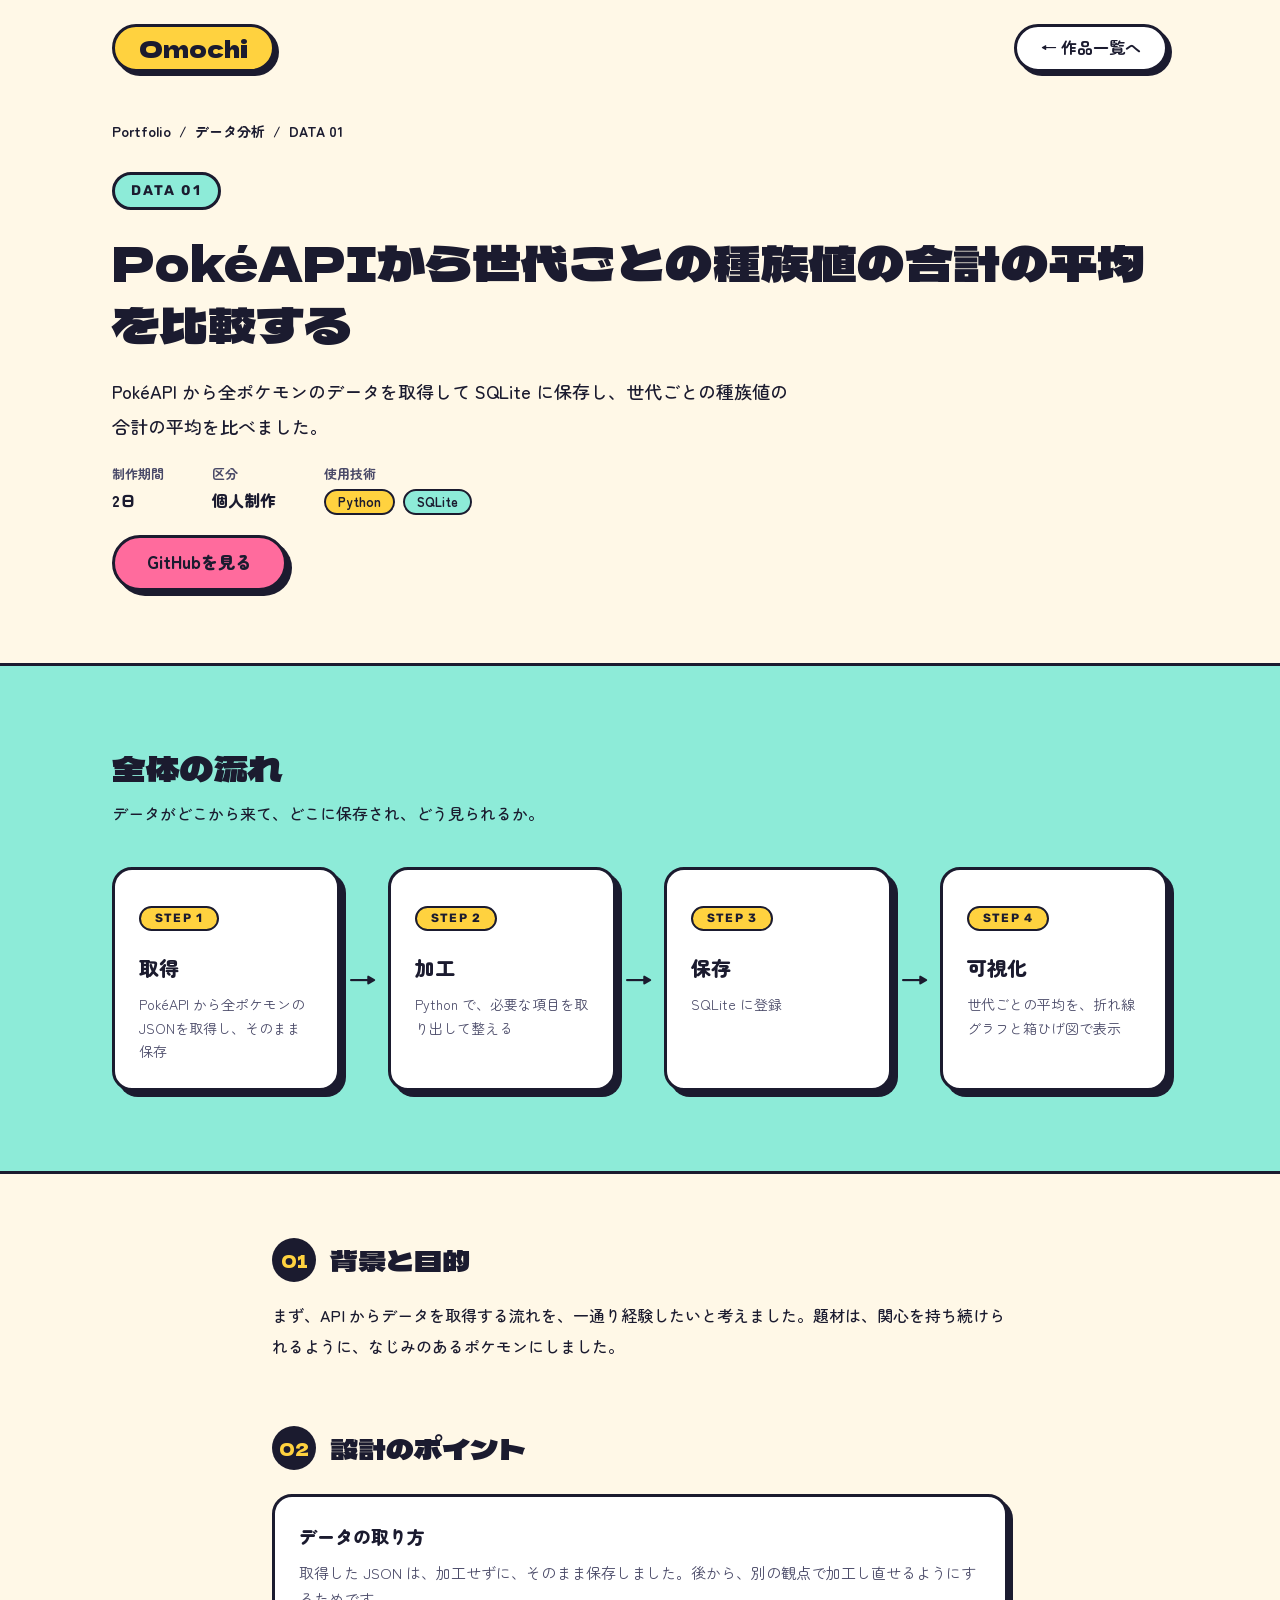
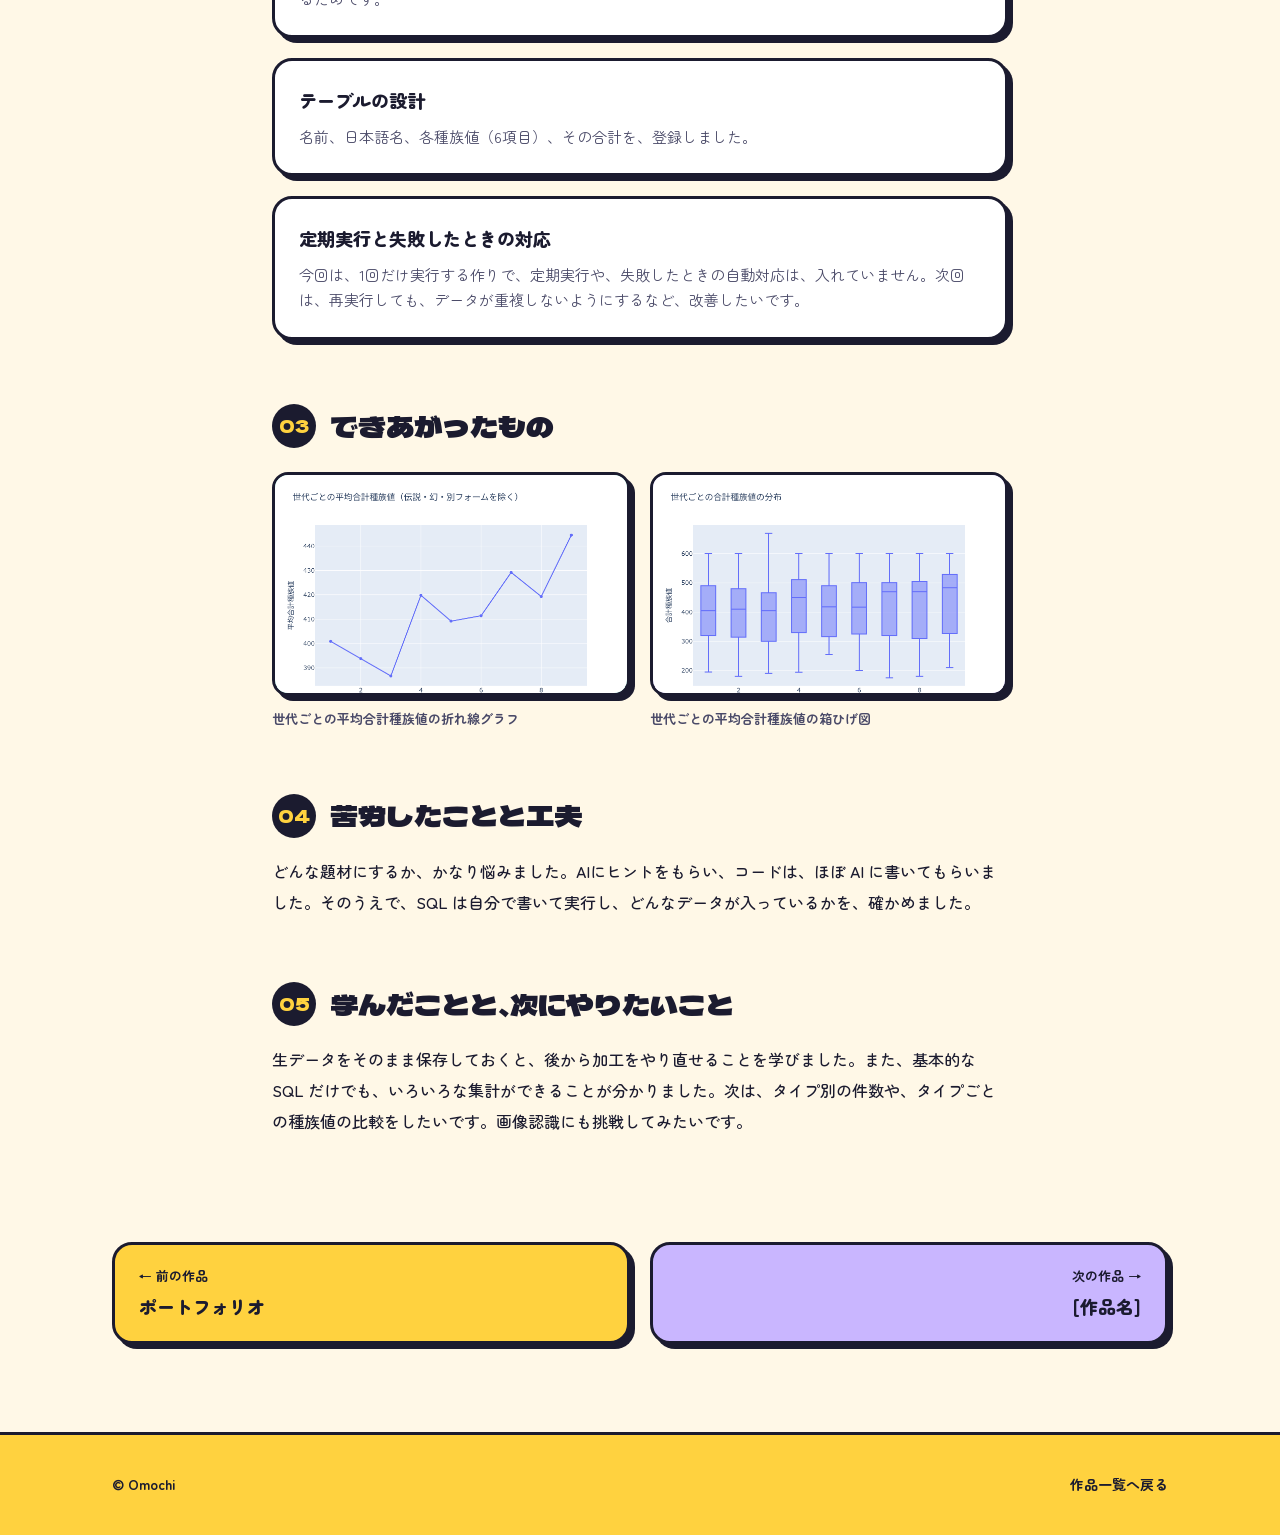
==== detail-data01.html @ 832ec218 "データのページ更新 細かい修正" ====
<!DOCTYPE html>
<html lang="ja">
    <head>
        <meta charset="UTF-8">
        <meta name="viewport" content="width=device-width, initial-scale=1.0">
        <title>データ分析 詳細 | Portfolio</title>
        <meta name="description" content="データ分析の作品の詳細ページ">
        <link rel="preconnect" href="https://fonts.googleapis.com">
        <link rel="preconnect" href="https://fonts.gstatic.com" crossorigin>
        <link href="https://fonts.googleapis.com/css2?family=Dela+Gothic+One&family=Zen+Maru+Gothic:wght@400;500;700;900&family=Rubik:wght@500;700&display=swap" rel="stylesheet">
        <link rel="stylesheet" href="css/style.css">
        <link rel="stylesheet" href="css/detail.css">
    </head>

    <body class="detail">
        <header class="site-header" id="top">
            <div class="wrapper header-inner">
                <a href="index.html" class="pill logo">Omochi</a>
                <a class="pill pill--white" href="index.html#data">← 作品一覧へ</a>
            </div>
        </header>

        <main>
            <!-- ===== 見出しまわり ===== -->
            <section class="wrapper detail-head">
                <nav aria-label="パンくずリスト">
                    <ol class="breadcrumb">
                        <li><a href="index.html">Portfolio</a></li>
                        <li><a href="index.html#data">データ分析</a></li>
                        <li aria-current="page">DATA 01</li>
                    </ol>
                </nav>

                <p class="eyebrow eyebrow--green">DATA 01</p>
                <h1 class="detail-title">PokéAPIから世代ごとの種族値の合計の平均を比較する</h1>
                <p class="lead">PokéAPI から全ポケモンのデータを取得して SQLite に保存し、世代ごとの種族値の合計の平均を比べました。</p>
                <dl class="meta">
                    <div>
                        <dt>制作期間</dt>
                        <dd>2日</dd>
                    </div>
                    <div>
                        <dt>区分</dt>
                        <dd>個人制作</dd>
                    </div>
                    <div>
                        <dt>使用技術</dt>
                        <dd>
                            <ul class="tags tags--mix">
                                <li>Python</li>
                                <li>SQLite</li>
                            </ul>
                        </dd>
                    </div>
                </dl>

                <ul class="hero-buttons">
                    <li><a class="pill pill--pink pill--lg" href="https://github.com/Nicol9632/poke">GitHubを見る</a></li>
                </ul>
            </section>

            <!-- ===== 全体の流れ ===== -->
            <section class="flow-band" aria-labelledby="flow-title">
                <div class="wrapper">
                    <h2 class="band-title" id="flow-title">全体の流れ</h2>
                    <p class="band-lead">データがどこから来て、どこに保存され、どう見られるか。</p>

                    <ol class="flow">
                        <li class="step">
                            <p class="badge">STEP 1</p>
                            <h3>取得</h3>
                            <p class="step-text">PokéAPI から全ポケモンのJSONを取得し、そのまま保存</p>
                        </li>
                        <li class="step">
                            <p class="badge">STEP 2</p>
                            <h3>加工</h3>
                            <p class="step-text">Python で、必要な項目を取り出して整える</p>
                        </li>
                        <li class="step">
                            <p class="badge">STEP 3</p>
                            <h3>保存</h3>
                            <p class="step-text">SQLite に登録</p>
                        </li>
                        <li class="step">
                            <p class="badge">STEP 4</p>
                            <h3>可視化</h3>
                            <p class="step-text">世代ごとの平均を、折れ線グラフと箱ひげ図で表示</p>
                        </li>
                    </ol>
                </div>
            </section>

            <!-- ===== 本文 ===== -->
            <div class="wrapper wrapper--narrow">

                <section class="detail-section">
                    <h2 class="section-title section-title--sm">
                        <span class="circle-number circle-number--sm" aria-hidden="true">01</span>背景と目的
                    </h2>
                    <p>まず、API からデータを取得する流れを、一通り経験したいと考えました。題材は、関心を持ち続けられるように、なじみのあるポケモンにしました。</p>
                </section>

                <section class="detail-section">
                    <h2 class="section-title section-title--sm">
                        <span class="circle-number circle-number--sm" aria-hidden="true">02</span>設計のポイント
                    </h2>
                    <ul class="points">
                        <li class="point">
                            <h3>データの取り方</h3>
                            <p>取得した JSON は、加工せずに、そのまま保存しました。後から、別の観点で加工し直せるようにするためです。</p>
                        </li>
                        <li class="point">
                            <h3>テーブルの設計</h3>
                            <p>名前、日本語名、各種族値（6項目）、その合計を、登録しました。</p>
                        </li>
                        <li class="point">
                            <h3>定期実行と失敗したときの対応</h3>
                            <p>今回は、1回だけ実行する作りで、定期実行や、失敗したときの自動対応は、入れていません。次回は、再実行しても、データが重複しないようにするなど、改善したいです。</p>
                        </li>
                    </ul>
                </section>

                <section class="detail-section">
                    <h2 class="section-title section-title--sm">
                        <span class="circle-number circle-number--sm" aria-hidden="true">03</span>できあがったもの
                    </h2>
                    <div class="figures">
                        <figure>
                            <div class="screen-frame screen-frame--wide screen-frame--green screen-frame--chart">
                                <img src="img/data01-chart.png" alt="集計結果のグラフ" width="1280" height="800">
                            </div>
                            <figcaption>世代ごとの平均合計種族値の折れ線グラフ</figcaption>
                        </figure>
                        <figure>
                            <div class="screen-frame screen-frame--wide screen-frame--lavender screen-frame--db">
                                <img src="img/data02-chart.png" alt="データベースの中身" width="1280" height="800">
                            </div>
                            <figcaption>世代ごとの平均合計種族値の箱ひげ図</figcaption>
                        </figure>
                    </div>
                </section>

                <section class="detail-section">
                    <h2 class="section-title section-title--sm">
                        <span class="circle-number circle-number--sm" aria-hidden="true">04</span>苦労したことと工夫
                    </h2>
                    <p>どんな題材にするか、かなり悩みました。AIにヒントをもらい、コードは、ほぼ AI に書いてもらいました。そのうえで、SQL は自分で書いて実行し、どんなデータが入っているかを、確かめました。</p>
                </section>

                <section class="detail-section">
                    <h2 class="section-title section-title--sm">
                        <span class="circle-number circle-number--sm" aria-hidden="true">05</span>学んだことと、次にやりたいこと
                    </h2>
                    <p>生データをそのまま保存しておくと、後から加工をやり直せることを学びました。また、基本的な SQL だけでも、いろいろな集計ができることが分かりました。次は、タイプ別の件数や、タイプごとの種族値の比較をしたいです。画像認識にも挑戦してみたいです。</p>
                </section>
            </div>

            <!-- ===== 前後のページ ===== -->
            <nav class="wrapper pager" aria-label="ページ移動">
                <a class="pager-back" href="detail-web.html">
                    <small>← 前の作品</small>
                    <strong>ポートフォリオ</strong>
                </a>
                <a class="pager-next pager-next--movie" href="detail-movie.html">
                    <small>次の作品 →</small>
                    <strong>[作品名]</strong>
                </a>
            </nav>
        </main>

        <footer class="site-footer">
            <div class="wrapper footer-inner">
                <small>© Omochi</small>
                <a href="index.html">作品一覧へ戻る</a>
            </div>
        </footer>

        <script src="js/main.js"></script>
    </body>
</html>
---- css/style.css ----
:root {
  --ink: #1B1B2F;
  --ink-soft: #4A4A68;     /* 説明文のグレー */
  --cream: #FFF8E7;
  --yellow: #FFD23F;
  --green: #8DEBD8;
  --pink: #FF6B9D;
  --pink-soft: #FFC2D6;
  --lavender: #C9B6FF;
  --white: #FFFFFF;
  --gray: #E5E5E5;
}

*, *::before, *::after { box-sizing: border-box; }

body {
  margin: 0;
  font-family: "Zen Maru Gothic", sans-serif;
  line-height: 1.7;
  color: var(--ink);
  background-color: var(--cream);
  overflow-x: clip;        /* 傾けた図形が、横にはみ出さないように */
}

a { color: inherit; text-decoration: none; }
a:focus-visible { outline: 3px solid var(--ink); outline-offset: 3px; }

.wrapper {
  max-width: 70rem;
  padding: 0 2rem;
  margin: 0 auto;
}

/* ===== ヘッダー ===== */
.header-inner {
  display: flex;
  flex-wrap: wrap;
  align-items: center;
  justify-content: space-between;
  gap: 1rem 1.5rem;
  min-height: 6rem;
}

/* 丸いボタン */
.pill {
  display: inline-flex;
  align-items: center;
  justify-content: center;
  min-height: 3rem;
  padding: 0 1.5rem;
  background: var(--yellow);
  border: 3px solid var(--ink);
  border-radius: 999px;
  box-shadow: 4px 4px 0 var(--ink);
}

/* 色のバリエーション（.pill より後に書く） */
.pill--pink  { background: var(--pink);  font-weight: 700; }
.pill--white { background: var(--white); font-weight: 700; }

/* 大きいボタン */
.pill--lg {
  min-height: 3.5rem;
  padding: 0 2rem;
  box-shadow: 5px 5px 0 var(--ink);
  font-size: 1.0625rem;
  font-weight: 900;
}

.pill:hover {
  transform: translate(2px, 2px);
  box-shadow: 2px 2px 0 var(--ink);
}

.logo {
  font-family: "Dela Gothic One", sans-serif;
  font-size: 1.5rem;
}

.nav {
  display: flex;
  flex-wrap: wrap;
  align-items: center;
  gap: 0.5rem;
  margin: 0;
  padding: 0;
  list-style: none;
}

.nav-link {
  display: inline-flex;
  align-items: center;
  min-height: 3rem;
  padding: 0 1rem;
  font-weight: 700;
}
.nav-link:hover {
  text-decoration: underline;
  text-decoration-thickness: 3px;
  text-underline-offset: 4px;
}

/* ===== ヒーロー ===== */
.hero {
  display: flex;
  flex-wrap: wrap;
  align-items: center;
  gap: 3.5rem;
  padding-block: 3.5rem 5.5rem;
}

.hero-text {
  flex: 1 1 28.75rem;
  min-width: 0;
  display: flex;
  flex-direction: column;
  align-items: flex-start;
  gap: 1.5rem;
}

/* 「PORTFOLIO」「ABOUT」のチップ */
.eyebrow {
  display: inline-flex;
  align-items: center;
  gap: 0.5rem;
  margin: 0;
  padding: 0.25rem 1rem;
  background: var(--white);
  border: 3px solid var(--ink);
  border-radius: 999px;
  font-family: "Rubik", sans-serif;
  font-size: 0.875rem;
  font-weight: 700;
  letter-spacing: 0.14em;
  line-height: 1.7;
}
.eyebrow--yellow { background: var(--yellow); }
.eyebrow svg { width: 1rem; height: 1rem; }
.eyebrow path {
  fill: var(--yellow);
  stroke: var(--ink);
  stroke-width: 2;
  stroke-linejoin: round;
}

/* キャッチコピー */
.catch {
  display: flex;
  flex-direction: column;
  align-items: flex-start;
  gap: 1.125rem;
  margin: 0;
  font-family: "Dela Gothic One", sans-serif;
  font-weight: 400;
  font-size: 4rem;
  line-height: 1.2;
}

.box {
  padding: 0 1.125rem;
  background: var(--yellow);
  border: 3px solid var(--ink);
  border-radius: 1.125rem;
  box-shadow: 6px 6px 0 var(--ink);
}
.box--web   { transform: rotate(-2deg); }
.box--data  { background: var(--green); transform: rotate(1.5deg); }
.box--movie { background: var(--pink);  transform: rotate(-1deg); }

.lead {
  margin: 0;
  max-width: 32.5rem;
  font-size: 1.125rem;
  font-weight: 500;
  line-height: 1.9;
}

.hero-buttons {
  display: flex;
  flex-wrap: wrap;
  gap: 1rem;
  margin: 0;
  padding: 0;
  list-style: none;
}

/* 右の図形 */
.hero-visual {
  flex: 1 1 25rem;
  min-width: 0;
  display: flex;
  flex-direction: column;
  gap: 1.5rem;
  padding: 1rem;
}

/* ① 窓 */
.window {
  background: var(--white);
  border: 3px solid var(--ink);
  border-radius: 1.25rem;
  box-shadow: 8px 8px 0 var(--ink);
  overflow: hidden;
  transform: rotate(1.5deg);
}
.window-bar {
  display: flex;
  align-items: center;
  gap: 0.5rem;
  min-height: 2.75rem;
  padding: 0 1rem;
  background: var(--yellow);
  border-bottom: 3px solid var(--ink);
}
.dot {
  width: 0.75rem;
  height: 0.75rem;
  border-radius: 50%;
  background: var(--ink);
}
.window-body {
  display: flex;
  flex-direction: column;
  gap: 0.625rem;
  height: 10.5rem;
  padding: 1.5rem;
}
.line {
  width: 80%;
  height: 0.625rem;
  border-radius: 999px;
  background: #E7E0CF;
}
.line--accent { width: 46%; height: 1.125rem; background: var(--pink); }
.line--short  { width: 62%; }
.blocks { display: flex; gap: 0.75rem; margin-top: auto; }
.block {
  flex: 1;
  height: 2.75rem;
  border: 2px solid var(--ink);
  border-radius: 0.75rem;
}
.block--mint     { background: var(--green); }
.block--lavender { background: var(--lavender); }
.block--yellow   { background: var(--yellow); }

/* ② ③ タイル */
.tiles { display: flex; gap: 1.25rem; }
.tile {
  flex: 1;
  min-width: 0;
  height: 10.5rem;
  border: 3px solid var(--ink);
  border-radius: 1.25rem;
  box-shadow: 6px 6px 0 var(--ink);
}

/* ② 棒グラフ（Dataのサムネイルでも、使い回す） */
.tile--chart {
  display: flex;
  align-items: flex-end;
  gap: 0.625rem;
  padding: 1.25rem;
  background: var(--green);
  transform: rotate(-2deg);
}
.bar {
  flex: 1;
  background: var(--ink);
  border-radius: 0.375rem 0.375rem 0 0;
}
.bar--accent { background: var(--pink); border: 2px solid var(--ink); }

/* ③ 再生ボタン（動画のサムネイルでも、使い回す） */
.tile--video {
  display: flex;
  align-items: center;
  justify-content: center;
  background: var(--ink);
  box-shadow: 6px 6px 0 var(--lavender);
  transform: rotate(2deg);
}
.play {
  display: flex;
  align-items: center;
  justify-content: center;
  width: 4rem;
  height: 4rem;
  border-radius: 50%;
  background: var(--yellow);
}
.play svg { width: 1.5rem; height: 1.5rem; fill: var(--ink); }

.divider {
  height: 2rem;
  margin: 0;
  border: 0;
  background: var(--ink);
}

/* ===== セクション共通 ===== */
.section { padding-block: 6rem; }

.section-head { margin-bottom: 3rem; }
.section-head p {
  margin: 1rem 0 0;
  max-width: 35rem;
  font-size: 1.0625rem;
  font-weight: 500;
}

.section-title {
  display: flex;
  align-items: center;
  gap: 1rem;
  margin: 0;
  font-family: "Dela Gothic One", sans-serif;
  font-weight: 400;
  font-size: 3rem;
  line-height: 1.2;
}

/* 丸い番号 */
.circle-number {
  display: inline-grid;
  place-items: center;
  flex: none;
  inline-size: 4rem;
  aspect-ratio: 1;
  border-radius: 50%;
  background: var(--ink);
  font-size: 1.5rem;
  line-height: 1;
}
.circle--web   { color: var(--yellow); }
.circle--data  { color: var(--green); }
.circle--movie { color: var(--lavender); }

.section--web {
  background: var(--yellow);
  border-bottom: 3px solid var(--ink);
}
.section--data { background: var(--cream); }
.section--movie {
  background: var(--lavender);
  border-block: 3px solid var(--ink);
}

/* ===== カードの並び ===== */
.cards {
  display: flex;
  flex-wrap: wrap;
  gap: 2rem 1.75rem;
  margin: 0;
  padding: 0;
  list-style: none;
}
.cards > li {
  display: flex;
  flex: 1 1 18.75rem;
  min-width: 0;
}
.cards--data > li { flex-basis: 27.5rem; }

/* ===== カード1枚 ===== */
.card {
  flex: 1;
  display: flex;
  flex-direction: column;
  background: var(--white);
  border: 3px solid var(--ink);
  border-radius: 1.5rem;
  box-shadow: 8px 8px 0 var(--ink);
  overflow: hidden;
}

/* 画像の枠（画像が無い時は、仮の表示が出る） */
.thumb {
  position: relative;
  display: grid;
  place-items: center;
  aspect-ratio: 8 / 5;
  border-bottom: 3px solid var(--ink);
  background: repeating-linear-gradient(45deg, var(--gray) 0 1rem, var(--white) 1rem 2rem);
  font-size: 0.8125rem;
  font-weight: 700;
}
.thumb img {
  position: static;
  z-index: 1;               /* 仮の表示より上に重ねる */
  width: 100%;
  height: 100%;
  object-fit: cover;
}

/* Web：ピンク地にブラウザの窓 */
.thumb--web {
  aspect-ratio: auto;
  height: 13rem;
  background: var(--pink-soft);
  overflow: hidden;
}
.thumb--web img {
  object-position: top;     /* 画像の上端を、枠の上端にそろえる */
}
.thumb--web::before {
  content: "";
  position: absolute;
  left: 1.5rem;
  right: 1.5rem;
  bottom: 0;
  height: 10rem;
  background: linear-gradient(
    var(--yellow) 0 1.75rem,
    var(--ink) 1.75rem calc(1.75rem + 3px),
    var(--white) calc(1.75rem + 3px)
  );
  border: 3px solid var(--ink);
  border-bottom: 0;
  border-radius: 0.75rem 0.75rem 0 0;
}
.thumb--web::after {
  content: "[スクリーンショット]";
  position: absolute;
  bottom: 3rem;
  color: var(--ink-soft);
}

/* Data：ミント地に棒グラフ */
.thumb--data {
  aspect-ratio: auto;
  height: 14.5rem;
  padding: 1.25rem 1.5rem 0;
  background: var(--green);
  grid-template-rows: auto 1fr;
  place-items: start;
}
.thumb--data::before { content: "[グラフ画像]"; }
.thumb-chart {
  align-self: end;
  width: 100%;
  height: 9.5rem;
  display: flex;
  align-items: flex-end;
  gap: 0.875rem;
  border-bottom: 3px solid var(--ink);
}
.bar--highlight {
  background: var(--yellow);
  border: 3px solid var(--ink);
  border-bottom: 0;
}
.thumb--data img {
    position: absolute;
    inset: 0;
    width: 100%;
    height: 100%;
    object-fit: cover;
    object-position: top left; /* どこを残すか */
}

/* カードの本文 */
.card-body {
  flex: 1;
  display: flex;
  flex-direction: column;
  gap: 0.75rem;
  padding: 1.5rem;
}
.card-body p { margin: 0; }
.card-desc { color: var(--ink-soft); font-size: 0.9375rem; }

.badge {
  align-self: flex-start;
  width: fit-content;
  padding: 0 0.875rem;
  background: var(--yellow);
  color: var(--ink);
  border: 2px solid var(--ink);
  border-radius: 999px;
  font-family: "Rubik", sans-serif;
  font-size: 0.75rem;
  font-weight: 700;
  letter-spacing: 0.1em;
}
.badge--data { background: var(--green); }
.badge--movie { background: var(--green);}

.card h3 {
  margin: 0;
  font-size: 1.3125rem;
  font-weight: 900;
  line-height: 1.4;
}

.tags {
  display: flex;
  flex-wrap: wrap;
  gap: 0.5rem;
  margin: 0;
  padding: 0;
  list-style: none;
}
.tags li {
  padding: 0 0.75rem;
  background: var(--green);
  border: 2px solid var(--ink);
  border-radius: 999px;
  font-size: 0.8125rem;
  font-weight: 700;
}
/* .tags li:nth-child(even) { background: var(--lavender); } */
.tags--data li { background: var(--lavender); }
.tags--movie li { background: var(--yellow); }

.card-links {
  display: flex;
  flex-wrap: wrap;
  gap: 0.25rem 1.25rem;
  margin-top: auto;
}
.card-links a {
  display: inline-flex;
  align-items: center;
  min-height: 2.75rem;
  font-weight: 700;
}
/* .card-links a:first-child { font-weight: 900; } */

.card h3 a:hover,
.card-links a:hover,
.videos h3 a:hover {
  text-decoration: underline;
  text-decoration-thickness: 3px;
  text-underline-offset: 4px;
}

/* Dataのカードだけ、少し大きく */
.cards--data .card-body { padding: 1.75rem; gap: 0.875rem; }
.cards--data h3 { font-size: 1.4375rem; }

/* 目的・手法・結果 */
.data-detail {
  display: grid;
  grid-template-columns: 4rem 1fr;
  gap: 0.875rem 1rem;
  margin: 0;
  font-size: 0.9375rem;
}
.data-detail dt { font-weight: 900; }
.data-detail dd { margin: 0; color: var(--ink-soft); }

/* ===== 動画 ===== */
.chips {
  display: flex;
  flex-wrap: wrap;
  gap: 0.625rem;
  margin: 0 0 2.5rem;
  padding: 0;
  list-style: none;
}
.chip {
  min-height: 2.75rem;
  padding: 0 1.5rem;
  background: var(--white);
  color: var(--ink);
  border: 3px solid var(--ink);
  border-radius: 999px;
  font-family: inherit;
  font-size: 0.9375rem;
  font-weight: 700;
  cursor: pointer;
}
.chip--on { background: var(--ink); color: var(--yellow); font-weight: 900; }

.videos {
  display: flex;
  flex-wrap: wrap;
  gap: 2.25rem 1.75rem;
  margin: 0;
  padding: 0;
  list-style: none;
}
.videos > li {
  flex: 1 1 18.75rem;
  min-width: 0;
  display: flex;
  flex-direction: column;
  gap: 1rem;
}

.video-thumb {
  position: relative;
  display: grid;
  place-items: center;
  aspect-ratio: 16 / 9;
  background: var(--ink);
  border: 3px solid var(--ink);
  border-radius: 1.25rem;
  box-shadow: 6px 6px 0 var(--white);
  overflow: hidden;
}
.video-thumb img {
  position: absolute;
  inset: 0;
  width: 100%;
  height: 100%;
  object-fit: cover;
}
.video-thumb .play { position: relative; z-index: 1; }
.video-thumb iframe {
  position: absolute;
  inset: 0;
  width: 100%;
  height: 100%;
  border: 0;
}

.videos h3 { margin: 0; font-size: 1.125rem; font-weight: 900; }
.videos p:not(.badge) { margin: 0.25rem 0 0; font-size: 0.875rem; font-weight: 500; }

/* ===== About ===== */
.about {
  display: flex;
  flex-wrap: wrap;
  align-items: flex-start;
  gap: 3.5rem;
}
.about-photo {
  flex: 0 1 17.5rem;
  display: grid;
  place-items: center;
  width: 100%;
  max-width: 17.5rem;
  aspect-ratio: 1;
  background: var(--pink-soft);
  border: 3px solid var(--ink);
  border-radius: 50%;
  box-shadow: 8px 8px 0 var(--ink);
  overflow: hidden;
  font-size: 0.875rem;
  font-weight: 700;
}
.about-body { flex: 1 1 30rem; min-width: 0; }
.about-photo img {
  width: 100%;
  height: 100%;
  object-fit: cover;
}
.about-name {
  margin: 1rem 0 0;
  font-family: "Dela Gothic One", sans-serif;
  font-weight: 400;
  font-size: 3rem;
  line-height: 1.2;
}
.about-text {
  margin: 1.25rem 0 0;
  max-width: 39rem;
  font-weight: 500;
  line-height: 1.95;
}

.skills {
  display: flex;
  flex-wrap: wrap;
  gap: 1.25rem;
  margin: 2.25rem 0 0;
  padding: 0;
  list-style: none;
}
.skill {
  flex: 1 1 11rem;
  min-width: 0;
  padding: 1.25rem;
  border: 3px solid var(--ink);
  border-radius: 1.25rem;
  box-shadow: 5px 5px 0 var(--ink);
}
.skill h3 { margin: 0; font-size: 1rem; font-weight: 900; }
.skill p  { margin: 0.375rem 0 0; font-size: 0.875rem; font-weight: 500; }
.skill--yellow   { background: var(--yellow); }
.skill--green    { background: var(--green); }
.skill--lavender { background: var(--lavender); }

/* ===== Contact ===== */
.contact { padding-bottom: 6rem; }

.contact-box {
  display: flex;
  flex-wrap: wrap;
  align-items: center;
  gap: 2rem 3rem;
  padding: 4rem 3rem;
  background: var(--ink);
  border: 3px solid var(--ink);
  border-radius: 2rem;
  box-shadow: 10px 10px 0 var(--pink);
}
.contact-text { flex: 1 1 23.75rem; min-width: 0; }
.contact-label {
  margin: 0;
  color: var(--yellow);
  font-family: "Rubik", sans-serif;
  font-size: 0.875rem;
  font-weight: 700;
  letter-spacing: 0.16em;
}
.contact-title {
  margin: 0.75rem 0 0;
  color: var(--cream);
  font-family: "Dela Gothic One", sans-serif;
  font-weight: 400;
  font-size: 2.25rem;
  line-height: 1.4;
}

.contact-links {
  flex: 1 1 17.5rem;
  min-width: 0;
  display: flex;
  flex-direction: column;
  align-items: flex-start;
  gap: 1.25rem;
}
.sns {
  display: flex;
  flex-wrap: wrap;
  gap: 0.625rem;
  margin: 0;
  padding: 0;
  list-style: none;
}
.sns a {
  display: inline-flex;
  align-items: center;
  min-height: 2.75rem;
  padding: 0 1.375rem;
  border: 2px solid var(--cream);
  border-radius: 999px;
  color: var(--cream);
  font-size: 0.875rem;
  font-weight: 900;
}
.sns a:hover { background: var(--cream); color: var(--ink); }

/* ===== フッター ===== */
.site-footer {
  background: var(--yellow);
  border-top: 3px solid var(--ink);
}
.footer-inner {
  display: flex;
  flex-wrap: wrap;
  justify-content: space-between;
  align-items: center;
  gap: 0.5rem;
  padding-block: 1.75rem;
  font-size: 0.875rem;
  font-weight: 700;
}
.footer-inner small { font-size: inherit; }
.footer-inner a {
  display: inline-flex;
  align-items: center;
  min-height: 2.75rem;
}
.footer-inner a:hover {
  text-decoration: underline;
  text-decoration-thickness: 3px;
  text-underline-offset: 4px;
}

/* ===== 狭い画面 ===== */
@media (max-width: 640px) {
  .header-inner { justify-content: center; padding-block: 1rem; }
  .nav { justify-content: center; }

  .hero { padding-block: 2rem 4rem; }
  .catch { font-size: 2.5rem; }

  .section { padding-block: 4rem; }
  .section-title { font-size: 2rem; }
  .circle-number { inline-size: 3.5rem; font-size: 1.25rem; }
  .about-name { font-size: 2.25rem; }

  .contact-box { padding: 2.5rem 1.5rem; }
  .contact-title { font-size: 1.5rem; }

  .player-band { padding-block: 3rem; }
  .player { border-radius: 1rem; box-shadow: 6px 6px 0 var(--white); }
}
---- css/detail.css ----
/* ===== 詳細ページ ===== */
.wrapper--narrow { max-width: 50rem; }      /* 本文は、読みやすい幅に */
.detail .site-footer { margin-top: 5.5rem; }

/* 見出しまわり */
.detail-head {
  display: flex;
  flex-direction: column;
  align-items: flex-start;
  gap: 1.25rem;
  padding-block: 1.5rem 4.5rem;
}
.detail-head .lead { max-width: 42.5rem; }

.breadcrumb {
  display: flex;
  flex-wrap: wrap;
  gap: 0.25rem 0.5rem;
  margin: 0 0 0.5rem;
  padding: 0;
  list-style: none;
  font-size: 0.875rem;
  font-weight: 700;
}
.breadcrumb li + li::before { content: "/"; margin-right: 0.5rem; }
.breadcrumb a:hover { text-decoration: underline; }

.detail-title {
  margin: 0;
  font-family: "Dela Gothic One", sans-serif;
  font-weight: 400;
  font-size: 3rem;
  line-height: 1.3;
}

/* 制作期間・区分・使用技術 */
.meta {
  display: flex;
  flex-wrap: wrap;
  gap: 1.25rem 3rem;
  margin: 0;
}
.meta dt { color: var(--ink-soft); font-size: 0.8125rem; font-weight: 700; }
.meta dd { margin: 0.125rem 0 0; font-weight: 900; }
.meta .tags { margin-top: 0.25rem; }

/* 全体のスクリーンショット（ブラウザ風の枠） */
.shot-band {
  padding-block: 4.5rem;
  background: var(--pink-soft);
  border-block: 3px solid var(--ink);
}
.browser {
  margin: 0;
  background: var(--white);
  border: 3px solid var(--ink);
  border-radius: 1.25rem;
  box-shadow: 10px 10px 0 var(--ink);
  overflow: hidden;
}
.browser-bar {
  display: flex;
  align-items: center;
  gap: 0.5rem;
  min-height: 3rem;
  padding: 0 1.125rem;
  background: var(--yellow);
  border-bottom: 3px solid var(--ink);
}
.browser-url {
  flex: 1;
  max-width: 26rem;
  height: 1.625rem;
  margin-left: 1rem;
  background: var(--white);
  border: 2px solid var(--ink);
  border-radius: 999px;
}
.browser-body {
  position: relative;
  display: grid;
  place-items: center;
  height: 30rem;
  color: var(--ink-soft);
  font-size: 0.875rem;
  font-weight: 700;
}
.browser-body::before { content: "[サイト全体のスクリーンショット]"; }
.browser-body img {
  position: absolute;
  inset: 0;
  width: 100%;
  height: 100%;
  object-fit: cover;
  object-position: top;
}

/* 本文のセクション */
.detail-section { margin-top: 4rem; }
.detail-section > p {
  margin: 1.125rem 0 0;
  font-weight: 500;
  line-height: 1.95;
}
.section-title--sm { gap: 0.875rem; font-size: 1.75rem; line-height: 1.3; }
.circle-number--sm { inline-size: 2.75rem; font-size: 1.0625rem; }

/* こだわった点 */
.points {
  display: flex;
  flex-direction: column;
  gap: 1.25rem;
  margin: 1.5rem 0 0;
  padding: 0;
  list-style: none;
}
.point {
  padding: 1.5rem;
  background: var(--white);
  border: 3px solid var(--ink);
  border-radius: 1.25rem;
  box-shadow: 5px 5px 0 var(--ink);
}
.point h3 { margin: 0; font-size: 1.125rem; font-weight: 900; }
.point p  { margin: 0.5rem 0 0; color: var(--ink-soft); font-size: 0.9375rem; }

/* 画面（PCとスマホ） */
.screens {
  display: flex;
  flex-wrap: wrap;
  align-items: flex-start;
  gap: 1.25rem;
  margin-top: 1.5rem;
}
.screens figure { margin: 0; min-width: 0; }
.screen-pc { flex: 3 1 22.5rem; }
.screen-sp { flex: 0 0 10rem; }

.screen-frame {
  position: relative;
  display: grid;
  place-items: center;
  border: 3px solid var(--ink);
  box-shadow: 5px 5px 0 var(--ink);
  font-size: 0.8125rem;
  font-weight: 700;
  text-align: center;
  overflow: hidden;
}
.screen-frame img {
  position: absolute;
  inset: 0;
  width: 100%;
  height: 100%;
  object-fit: cover;
  object-position: top;
}
.screen-pc .screen-frame {
  aspect-ratio: 16 / 10;
  background: var(--pink-soft);
  border-radius: 1rem;
}
.screen-pc .screen-frame::before { content: "[PC表示の画像]"; }
.screen-sp .screen-frame {
  width: 10rem;
  height: 18.75rem;
  background: var(--green);
  border-width: 4px;
  border-radius: 1.5rem;
}
.screen-sp .screen-frame::before { content: "[スマホ表示の画像]"; }
.screens figcaption,
.figures figcaption  {
  margin-top: 0.75rem;
  color: var(--ink-soft);
  font-size: 0.8125rem;
  font-weight: 700;
}

/* 使った技術と理由 */
.tech {
  margin: 1.5rem 0 0;
  background: var(--white);
  border: 3px solid var(--ink);
  border-radius: 1.25rem;
  box-shadow: 5px 5px 0 var(--ink);
  overflow: hidden;
}
.tech-row {
  display: flex;
  flex-wrap: wrap;
  gap: 0.25rem 1.5rem;
  padding: 1rem 1.5rem;
  border-bottom: 3px solid var(--ink);
}
.tech-row:last-child { border-bottom: 0; }
.tech dt {
  flex: 0 0 8.75rem;
  font-size: 0.9375rem;
  font-weight: 900;
}
.tech dd {
  flex: 1 1 16rem;
  min-width: 0;
  margin: 0;
  color: var(--ink-soft);
  font-size: 0.9375rem;
}

/* 前後のページ */
.pager {
  display: flex;
  flex-wrap: wrap;
  gap: 1.25rem;
  margin-top: 6.5rem;
}
.pager a {
  flex: 1 1 18.75rem;
  min-width: 0;
  padding: 1.25rem 1.5rem;
  border: 3px solid var(--ink);
  border-radius: 1.25rem;
  box-shadow: 5px 5px 0 var(--ink);
}
.pager a:hover {
  transform: translate(2px, 2px);
  box-shadow: 3px 3px 0 var(--ink);
}
.pager small  { display: block; font-size: 0.8125rem; font-weight: 700; }
.pager strong { display: block; margin-top: 0.25rem; font-size: 1.125rem; font-weight: 900; }
.pager-back { background: var(--yellow); }
.pager-next { background: var(--green); text-align: right; }

/* ===== Data詳細ページ用 ===== */

/* 本文の丸い番号は、全部、黄色 */
.detail .circle-number { color: var(--yellow); }

/* 見出しのチップ（緑） */
.eyebrow--green { background: var(--green); }

/* 使用技術のタグを、3色に */
.tags--mix li:nth-child(1) { background: var(--yellow); }
.tags--mix li:nth-child(2) { background: var(--green); }
.tags--mix li:nth-child(3) { background: var(--lavender); }

/* 全体の流れ（緑の帯） */
.flow-band {
  padding-block: 5rem;
  background: var(--green);
  border-block: 3px solid var(--ink);
}
.band-title {
  margin: 0;
  font-family: "Dela Gothic One", sans-serif;
  font-weight: 400;
  font-size: 2.125rem;
  line-height: 1.3;
}
.band-lead { margin: 0.625rem 0 0; font-weight: 500; }

.flow {
  display: flex;
  flex-wrap: wrap;
  gap: 1rem 3rem;               /* 横のすき間に、矢印が入る */
  margin: 2.5rem 0 0;
  padding: 0;
  list-style: none;
}
.step {
  position: relative;           /* 矢印を、この枠の外に置く基準 */
  flex: 1 1 12.5rem;
  min-width: 0;
  display: flex;
  flex-direction: column;
  gap: 0.5rem;
  padding: 1.5rem;
  background: var(--white);
  border: 3px solid var(--ink);
  border-radius: 1.25rem;
  box-shadow: 6px 6px 0 var(--ink);
}
.step h3 { margin: 0; font-size: 1.25rem; font-weight: 900; }
.step-text { margin: 0; color: var(--ink-soft); font-size: 0.875rem; }

/* 最後以外の枠の、右側に矢印 */
.step:not(:last-child)::after {
  content: "→";
  position: absolute;
  top: 50%;
  right: -2.25rem;
  width: 1.5rem;
  height: 1.5rem;
  transform: translateY(-50%);
  text-align: center;
  font-size: 1.75rem;
  font-weight: 900;
  line-height: 1.5rem;
}

/* 画像が2枚 */
.figures {
  display: flex;
  flex-wrap: wrap;
  gap: 1.25rem;
  margin-top: 1.5rem;
}
.figures figure { flex: 1 1 18.75rem; min-width: 0; margin: 0; }

.screen-frame--wide { aspect-ratio: 16 / 10; border-radius: 1rem; }
.screen-frame--green    { background: var(--green); }
.screen-frame--lavender { background: var(--lavender); }
.screen-frame--chart::before { content: "[グラフ・ダッシュボードの画像]"; }
.screen-frame--db::before    { content: "[データベースの中身・実行ログの画像]"; }

/* 次の作品の色（動画は紫） */
.pager-next--movie { background: var(--lavender); }

/* 幅が狭いと、流れを縦に並べる */
@media (max-width: 64rem) {
  .flow { flex-direction: column; gap: 3rem; }
  .step { flex: none; }
  .step:not(:last-child)::after {
    content: "↓";
    top: auto;
    right: auto;
    bottom: -2.25rem;
    left: 50%;
    transform: translateX(-50%);
  }
}

/* ===== 動画詳細ページ用 ===== */

/* 見出しのチップ（紫）と、役割のタグ（緑） */
.eyebrow--lavender { background: var(--lavender); }
.chip-row {
  display: flex;
  flex-wrap: wrap;
  align-items: center;
  gap: 0.625rem;
}
.role-tag {
  margin: 0;
  padding: 0 1rem;
  background: var(--green);
  border: 2px solid var(--ink);
  border-radius: 999px;
  font-size: 0.8125rem;
  font-weight: 900;
}

/* 動画の長さは、数字用のフォント */
.meta-time { font-family: "Rubik", sans-serif; }

/* 動画プレーヤー（紫の帯） */
.player-band {
  padding-block: 4.5rem;
  background: var(--lavender);
  border-block: 3px solid var(--ink);
}
.player {
  position: relative;
  max-width: 60rem;
  margin: 0 auto;
  aspect-ratio: 16 / 9;
  background: var(--ink);
  border: 3px solid var(--ink);
  border-radius: 1.5rem;
  box-shadow: 10px 10px 0 var(--white);
  overflow: hidden;
}
.player iframe {
  position: absolute;
  inset: 0;
  width: 100%;
  height: 100%;
  border: 0;
}

/* Before / After の画像 */
.screen-frame--video { aspect-ratio: 16 / 9; border-radius: 1rem; }
.screen-frame--pink { background: var(--pink-soft); }
.screen-frame--before::before { content: "[編集前の画像]"; }
.screen-frame--after::before  { content: "[編集後の画像]"; }
.figures .ba-label {
  color: var(--ink);
  font-family: "Rubik", sans-serif;
  font-size: 0.875rem;
}
.figures + p { margin-top: 1.5rem; }      /* 画像の下の文章との間隔 */

/* 制作の流れ（4色のカード） */
.make-flow {
  display: flex;
  flex-wrap: wrap;
  gap: 1.25rem;
  margin: 1.5rem 0 0;
  padding: 0;
  list-style: none;
}
.make-step {
  flex: 1 1 10rem;
  min-width: 0;
  padding: 1.25rem;
  border: 3px solid var(--ink);
  border-radius: 1.25rem;
  box-shadow: 5px 5px 0 var(--ink);
}
.make-step .step-no {
  margin: 0;
  font-family: "Rubik", sans-serif;
  font-size: 0.75rem;
  font-weight: 700;
  letter-spacing: 0.1em;
}
.make-step h3 { margin: 0.25rem 0 0; font-size: 1.0625rem; font-weight: 900; }
.make-step .step-desc { margin: 0.25rem 0 0; font-size: 0.875rem; font-weight: 500; }
.make-step--yellow   { background: var(--yellow); }
.make-step--green    { background: var(--green); }
.make-step--lavender { background: var(--lavender); }
.make-step--pink     { background: var(--pink-soft); }

/* 前後の作品の色 */
.pager-back--data { background: var(--green); }
.pager-next--list { background: var(--yellow); }

.learned {
  margin: 1.125rem 0 0;
  padding-left: 1.5rem;
  font-weight: 500;
  line-height: 1.95;
}
.learned li + li { margin-top: 0.5rem; }
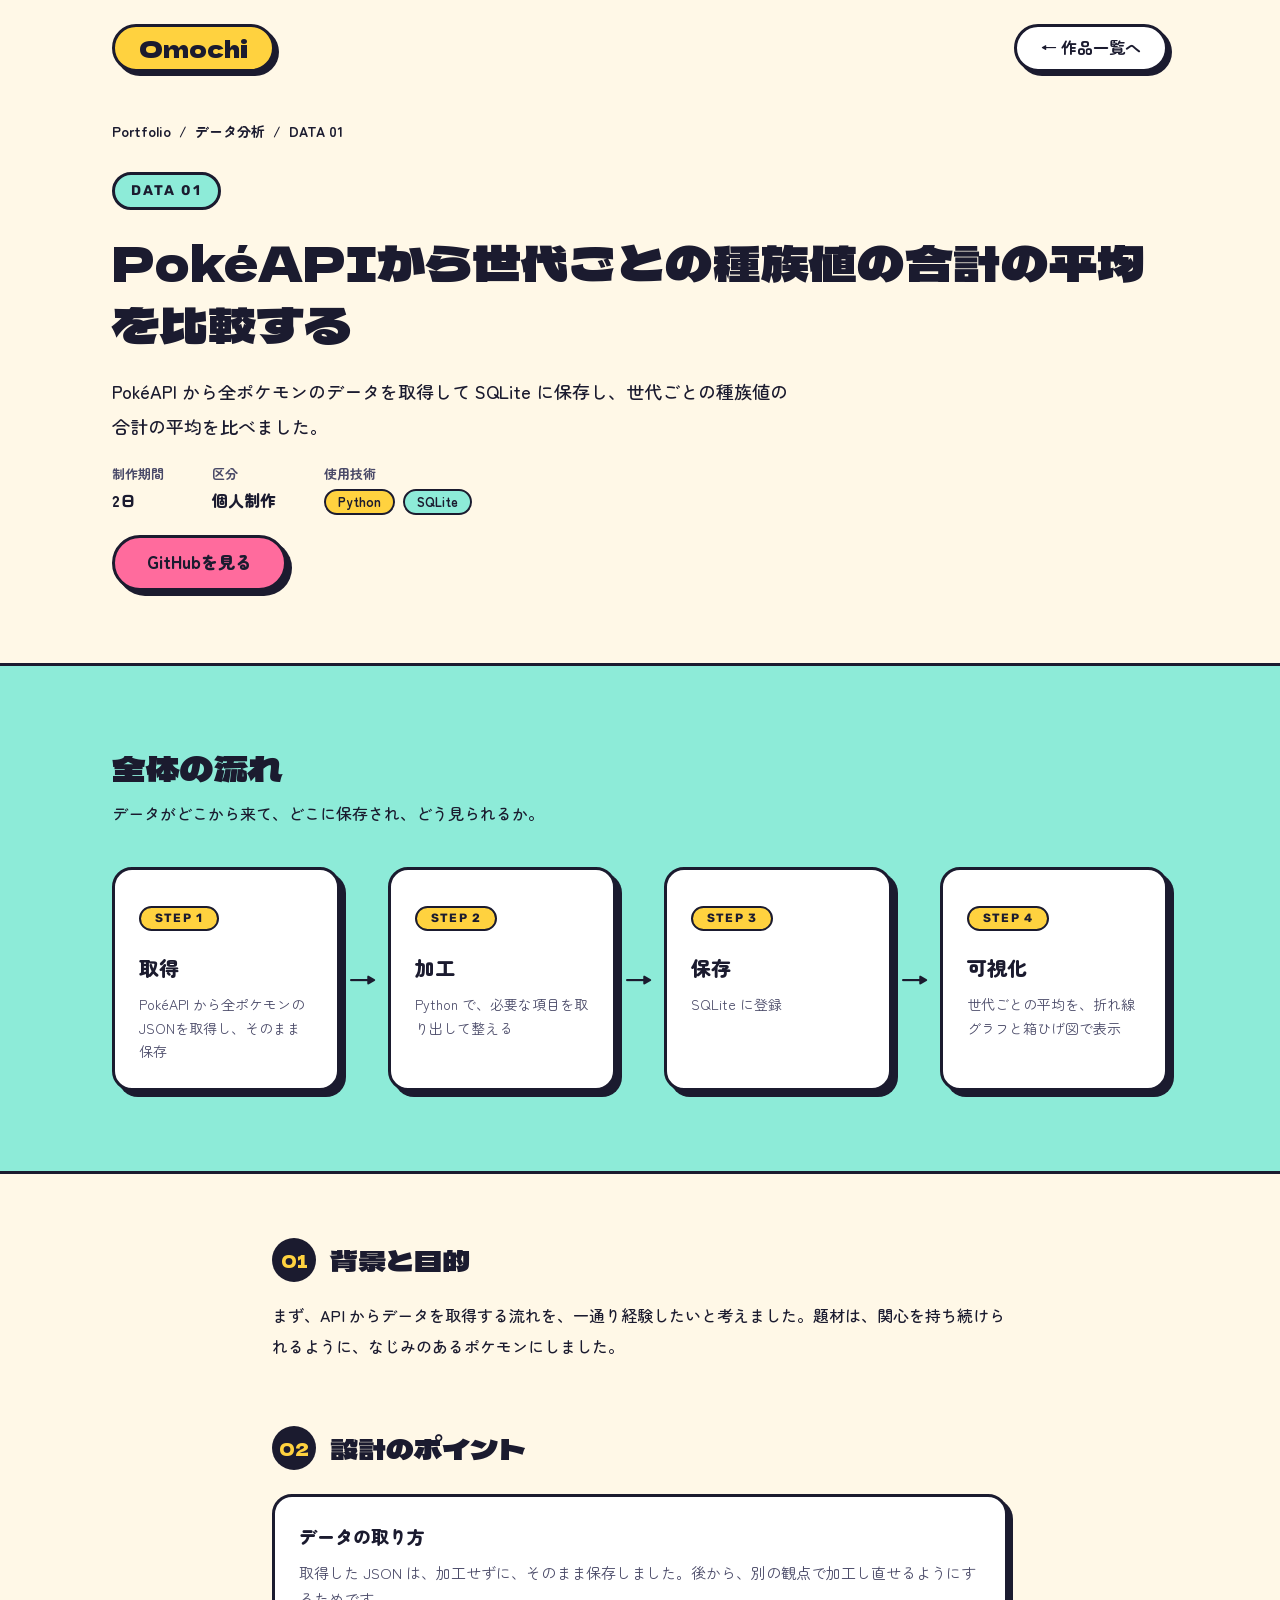
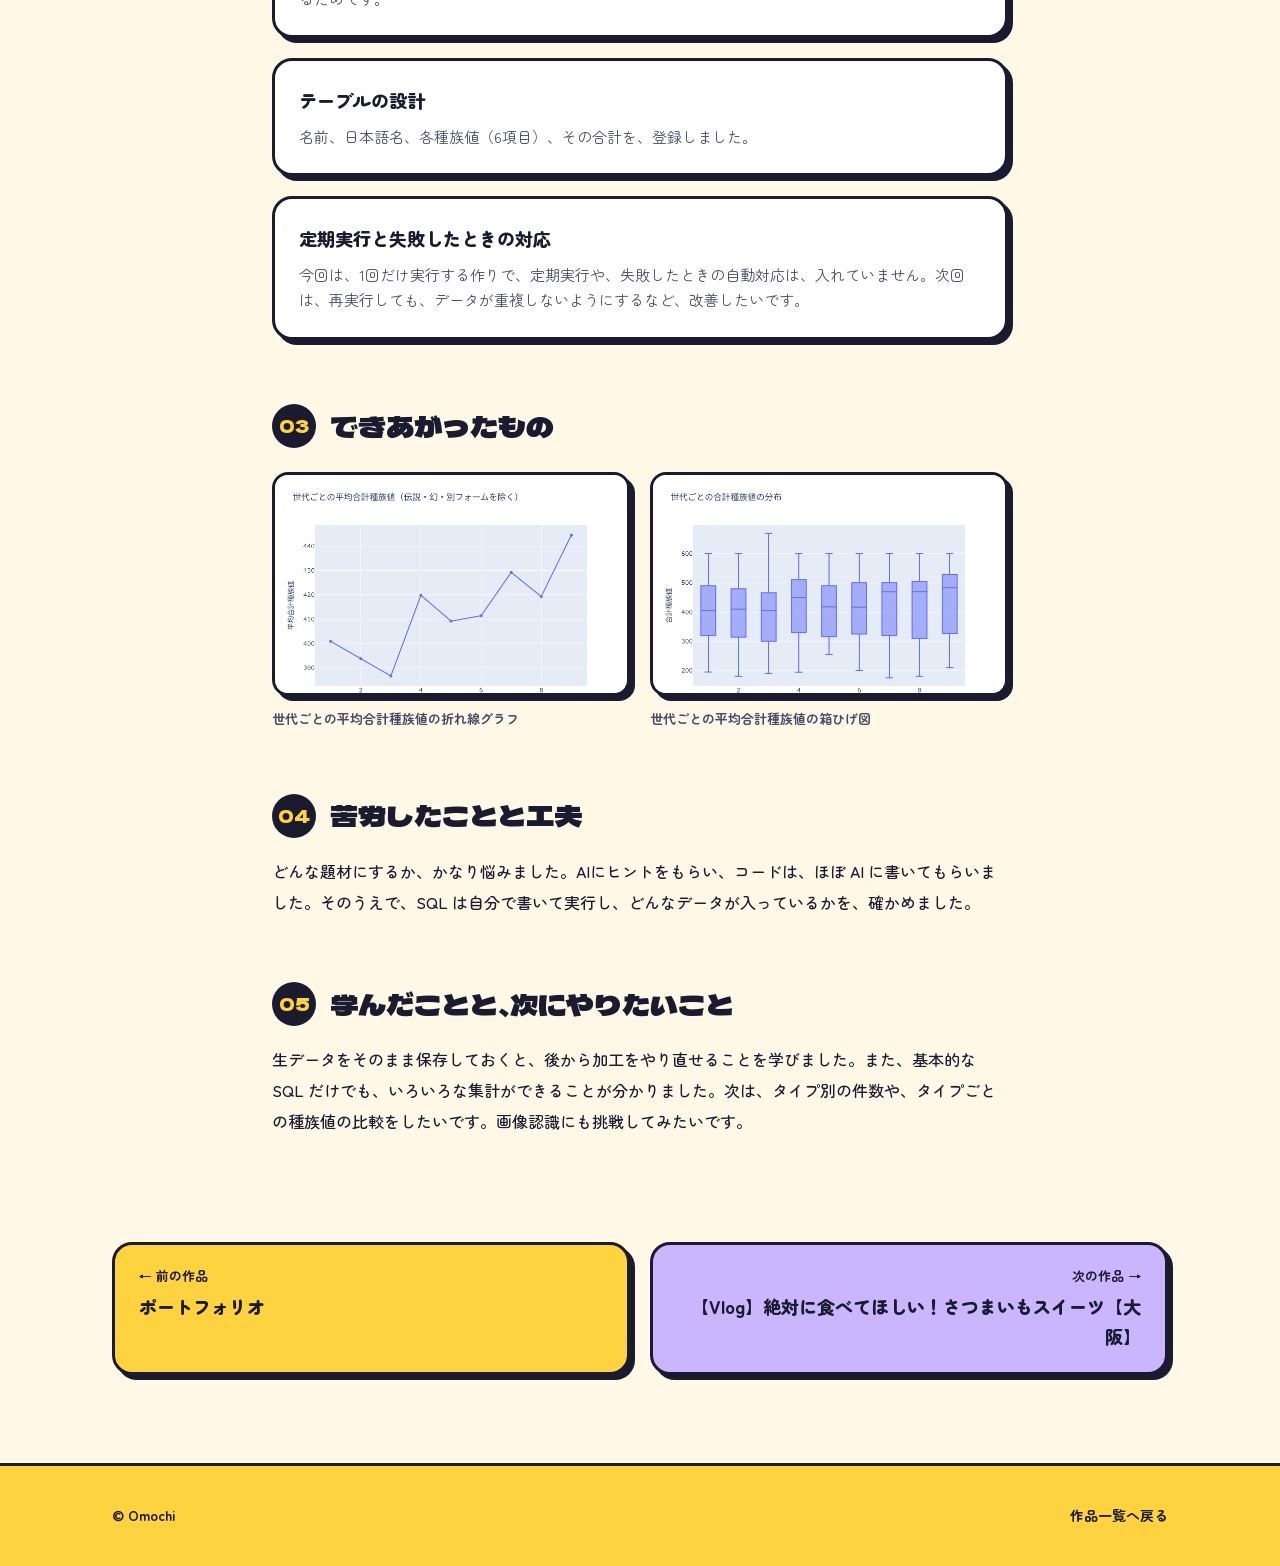
==== commit 240f399f: "動画の詳細ページの作成" ====
--- a/detail-data01.html
+++ b/detail-data01.html
@@ -157,13 +157,13 @@
 
             <!-- ===== 前後のページ ===== -->
             <nav class="wrapper pager" aria-label="ページ移動">
-                <a class="pager-back" href="detail-web.html">
+                <a class="pager-back" href="detail-web01.html">
                     <small>← 前の作品</small>
                     <strong>ポートフォリオ</strong>
                 </a>
-                <a class="pager-next pager-next--movie" href="detail-movie.html">
+                <a class="pager-next pager-next--movie" href="detail-movie01.html">
                     <small>次の作品 →</small>
-                    <strong>[作品名]</strong>
+                    <strong>【Vlog】絶対に食べてほしい！さつまいもスイーツ【大阪】</strong>
                 </a>
             </nav>
         </main>
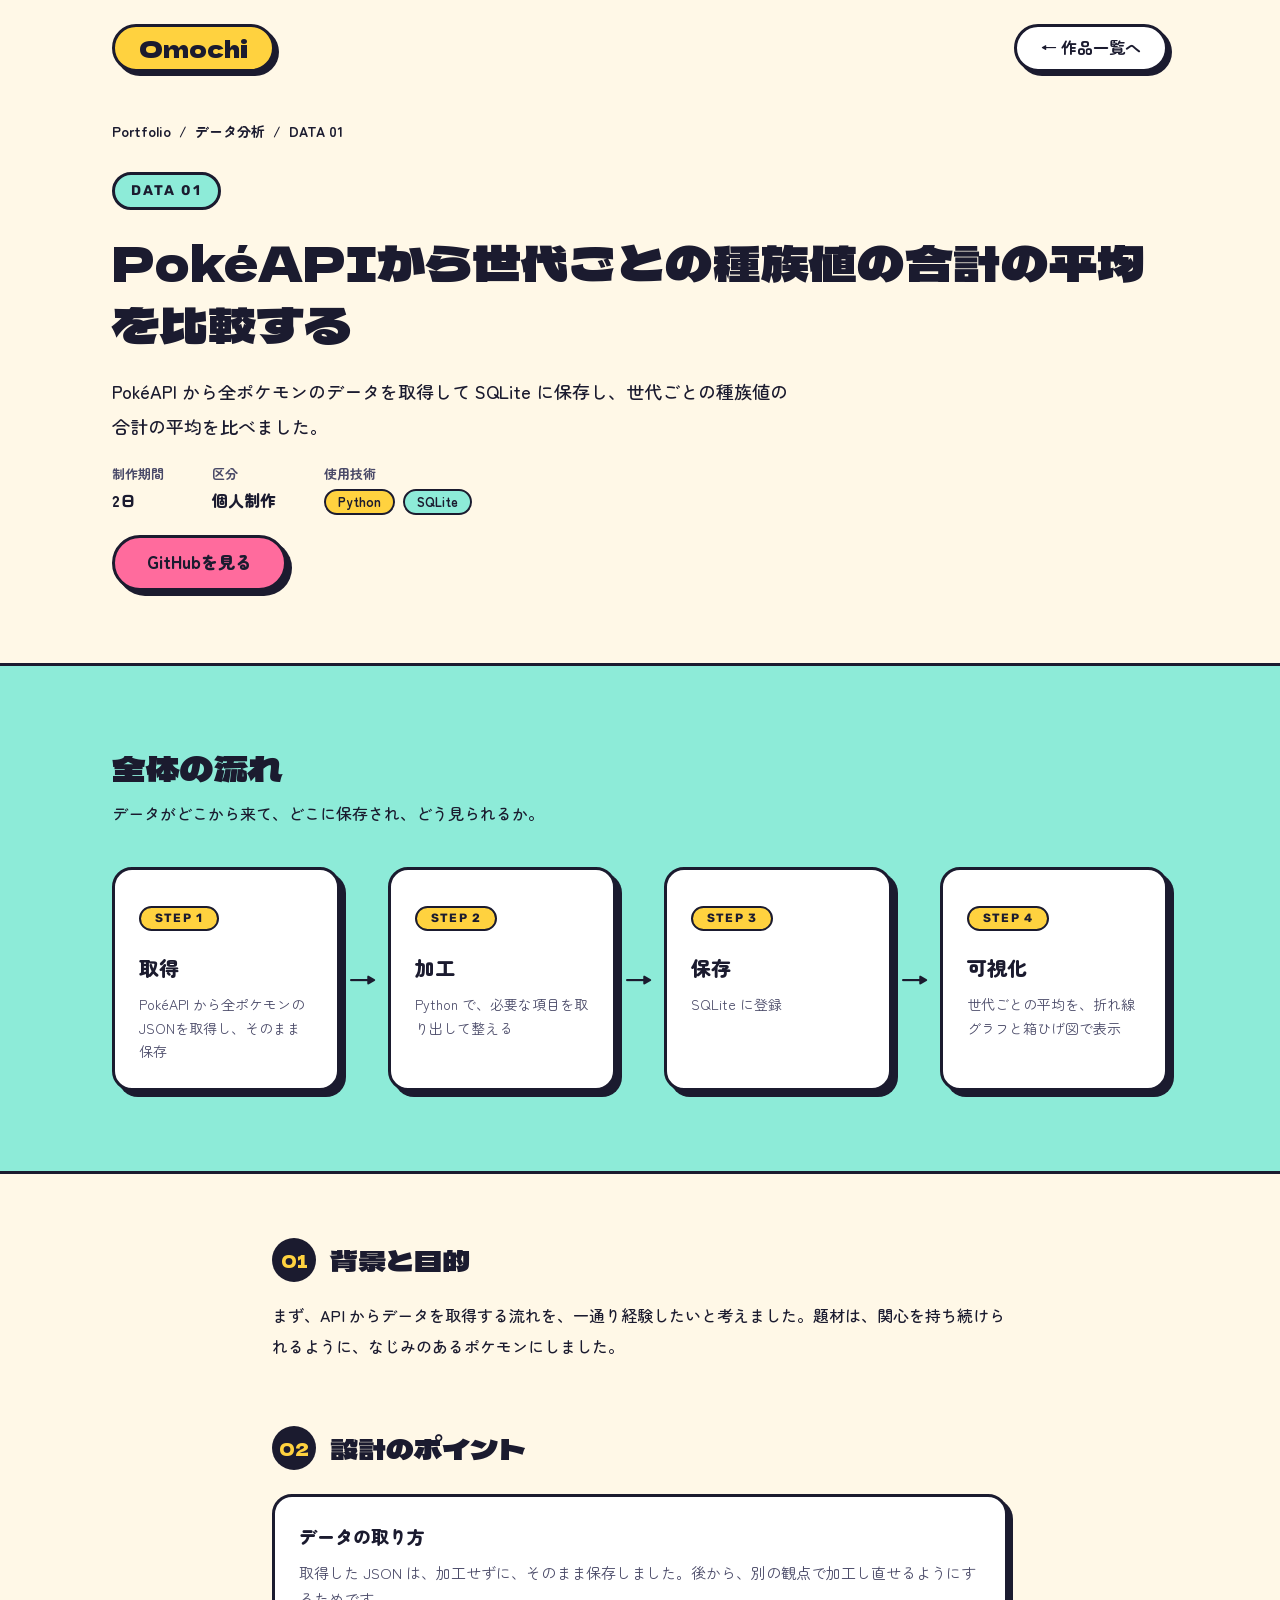
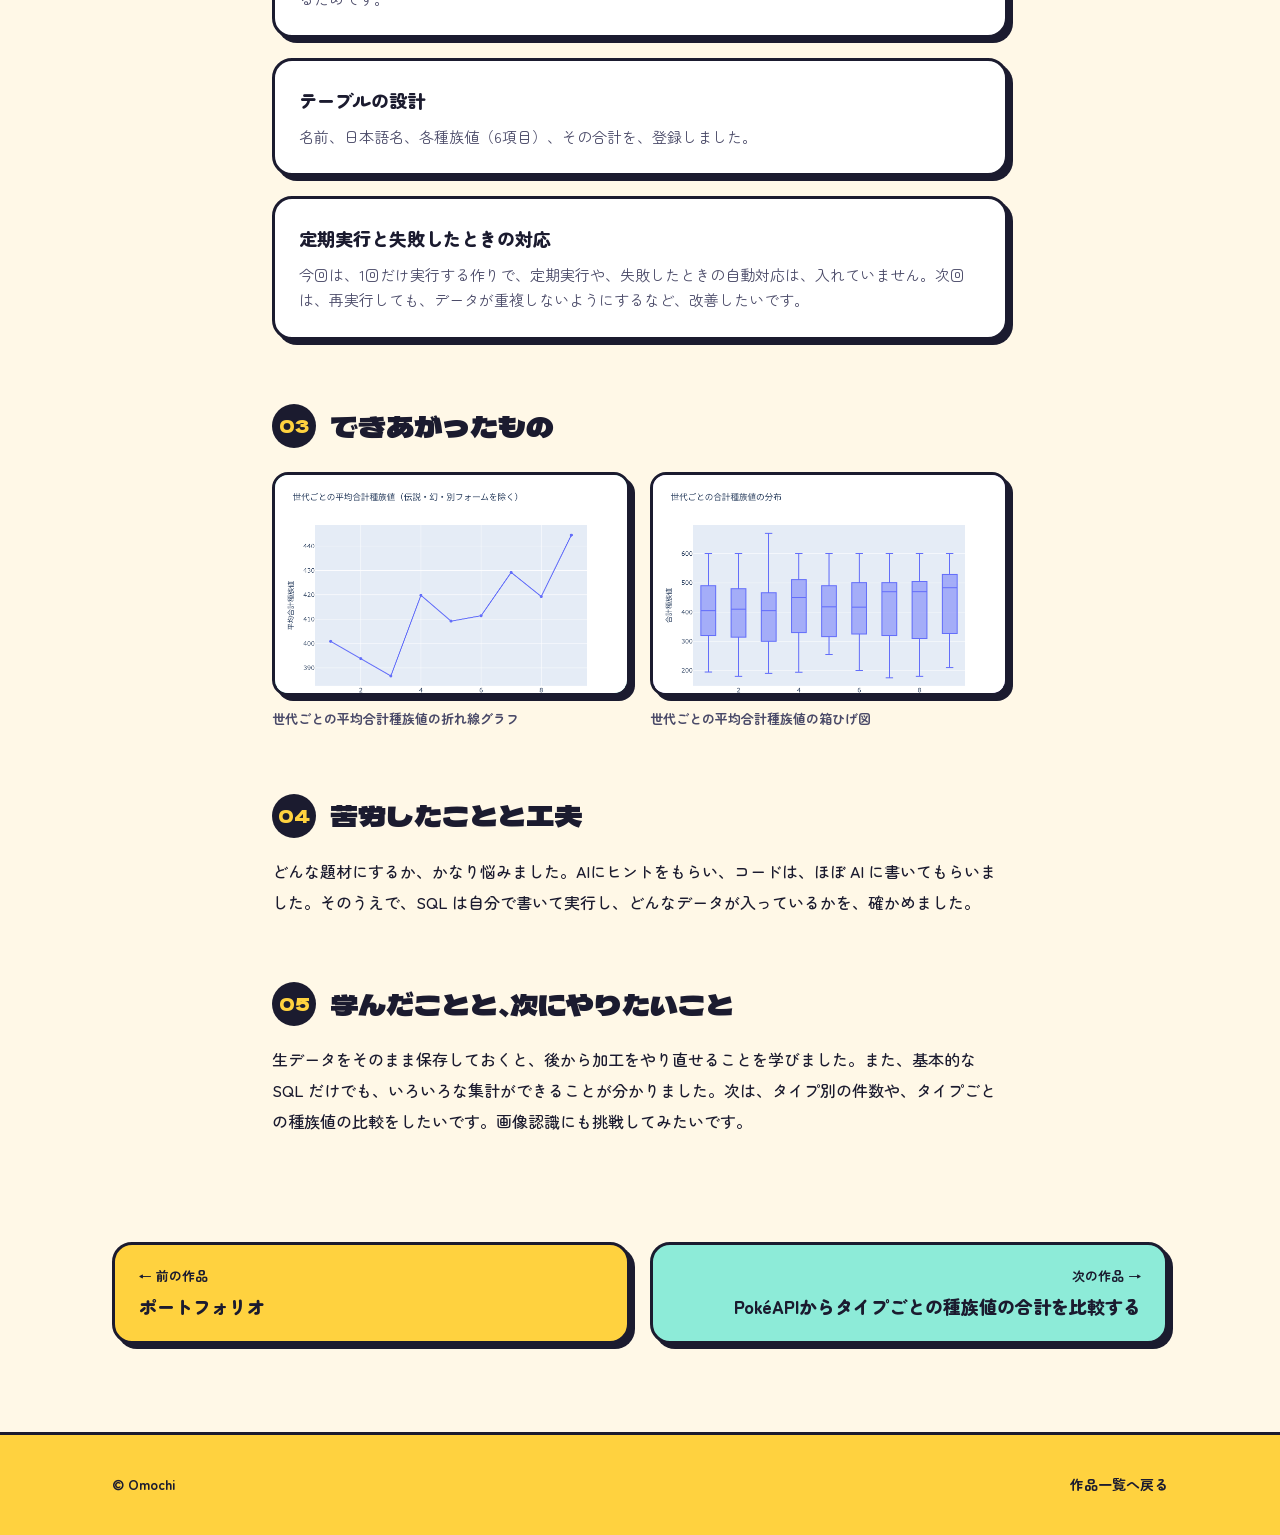
==== commit fc6220e8: "データのポートフォリオ追加" ====
--- a/detail-data01.html
+++ b/detail-data01.html
@@ -161,9 +161,9 @@
                     <small>← 前の作品</small>
                     <strong>ポートフォリオ</strong>
                 </a>
-                <a class="pager-next pager-next--movie" href="detail-movie01.html">
+                <a class="pager-next" href="detail-data02.html">
                     <small>次の作品 →</small>
-                    <strong>【Vlog】絶対に食べてほしい！さつまいもスイーツ【大阪】</strong>
+                    <strong>PokéAPIからタイプごとの種族値の合計を比較する</strong>
                 </a>
             </nav>
         </main>
